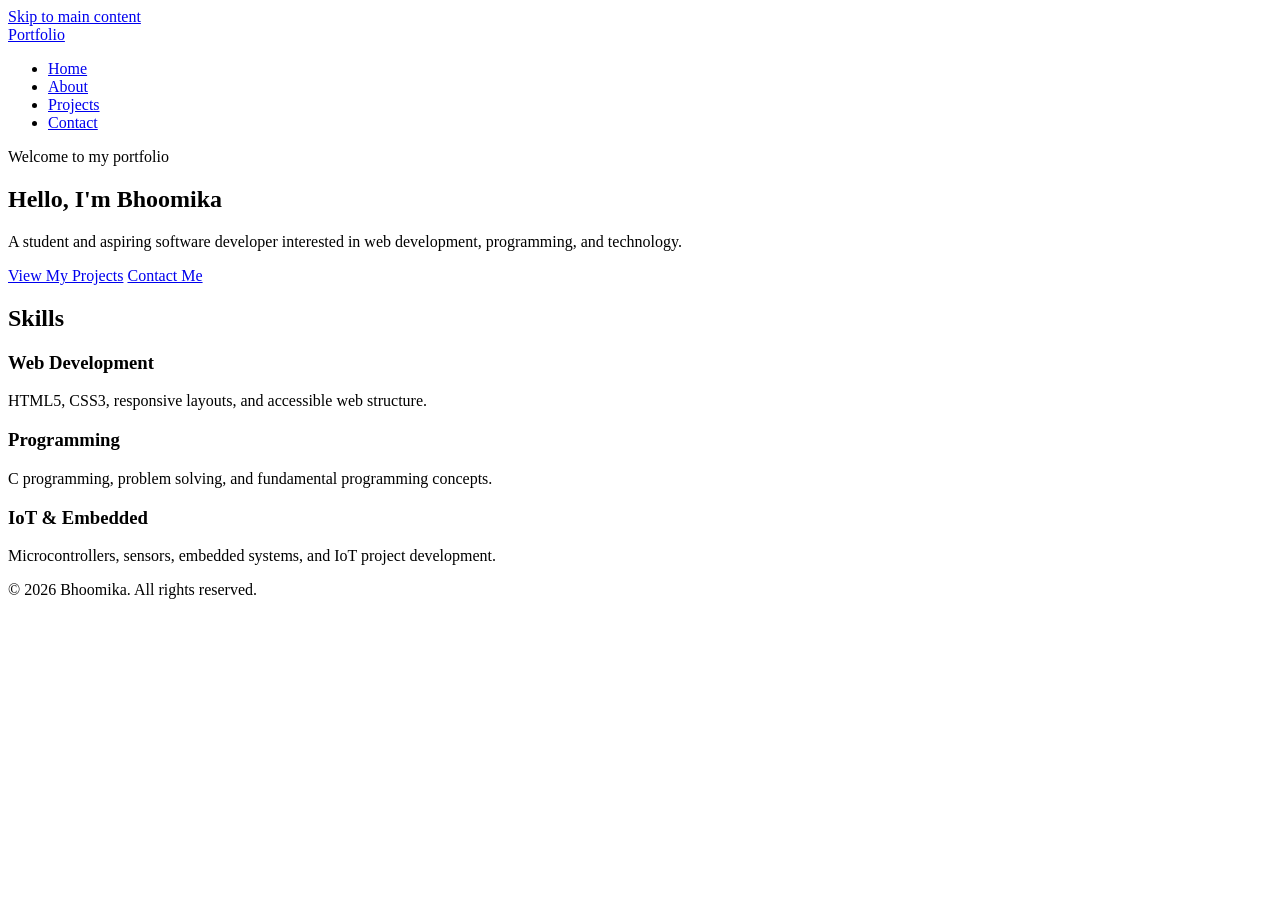
==== index.html @ 3f4f3287 "Add portfolio HTML files" ====
<!DOCTYPE html>
<html lang="en">
<head>
  <meta charset="UTF-8">
  <meta name="viewport" content="width=device-width, initial-scale=1.0">
  <meta name="description" content="Personal portfolio showcasing skills, projects, education, and contact information.">
  <meta name="author" content="Bhoomika">
  <meta name="robots" content="index, follow">
  <title>Bhoomika | Portfolio</title>
  <link rel="stylesheet" href="css/style.css">
</head>
<body>
  <a class="skip-link" href="#main-content">Skip to main content</a>

  <header class="site-header">
    <div class="container nav-wrap">
      <a class="logo" href="index.html" aria-label="Bhoomika home">Portfolio</a>
      <nav aria-label="Primary navigation">
        <ul class="nav-list">
          <li><a href="index.html" aria-current="page">Home</a></li>
          <li><a href="about.html">About</a></li>
          <li><a href="projects.html">Projects</a></li>
          <li><a href="contact.html">Contact</a></li>
        </ul>
      </nav>
    </div>
  </header>

  <main id="main-content">
    <section class="hero" aria-labelledby="hero-title">
      <div class="container hero-content">
        <p class="eyebrow">Welcome to my portfolio</p>
        <h1 id="hero-title">Hello, I'm <span>Bhoomika</span></h1>
        <p class="lead">A student and aspiring software developer interested in web development, programming, and technology.</p>
        <div class="button-group">
          <a class="button" href="projects.html">View My Projects</a>
          <a class="button button-secondary" href="contact.html">Contact Me</a>
        </div>
      </div>
    </section>

    <section class="section" aria-labelledby="skills-title">
      <div class="container">
        <h2 id="skills-title">Skills</h2>
        <div class="card-grid">
          <article class="card">
            <h3>Web Development</h3>
            <p>HTML5, CSS3, responsive layouts, and accessible web structure.</p>
          </article>
          <article class="card">
            <h3>Programming</h3>
            <p>C programming, problem solving, and fundamental programming concepts.</p>
          </article>
          <article class="card">
            <h3>IoT & Embedded</h3>
            <p>Microcontrollers, sensors, embedded systems, and IoT project development.</p>
          </article>
        </div>
      </div>
    </section>
  </main>

  <footer class="site-footer">
    <div class="container">
      <p>&copy; 2026 Bhoomika. All rights reserved.</p>
    </div>
  </footer>
</body>
</html>
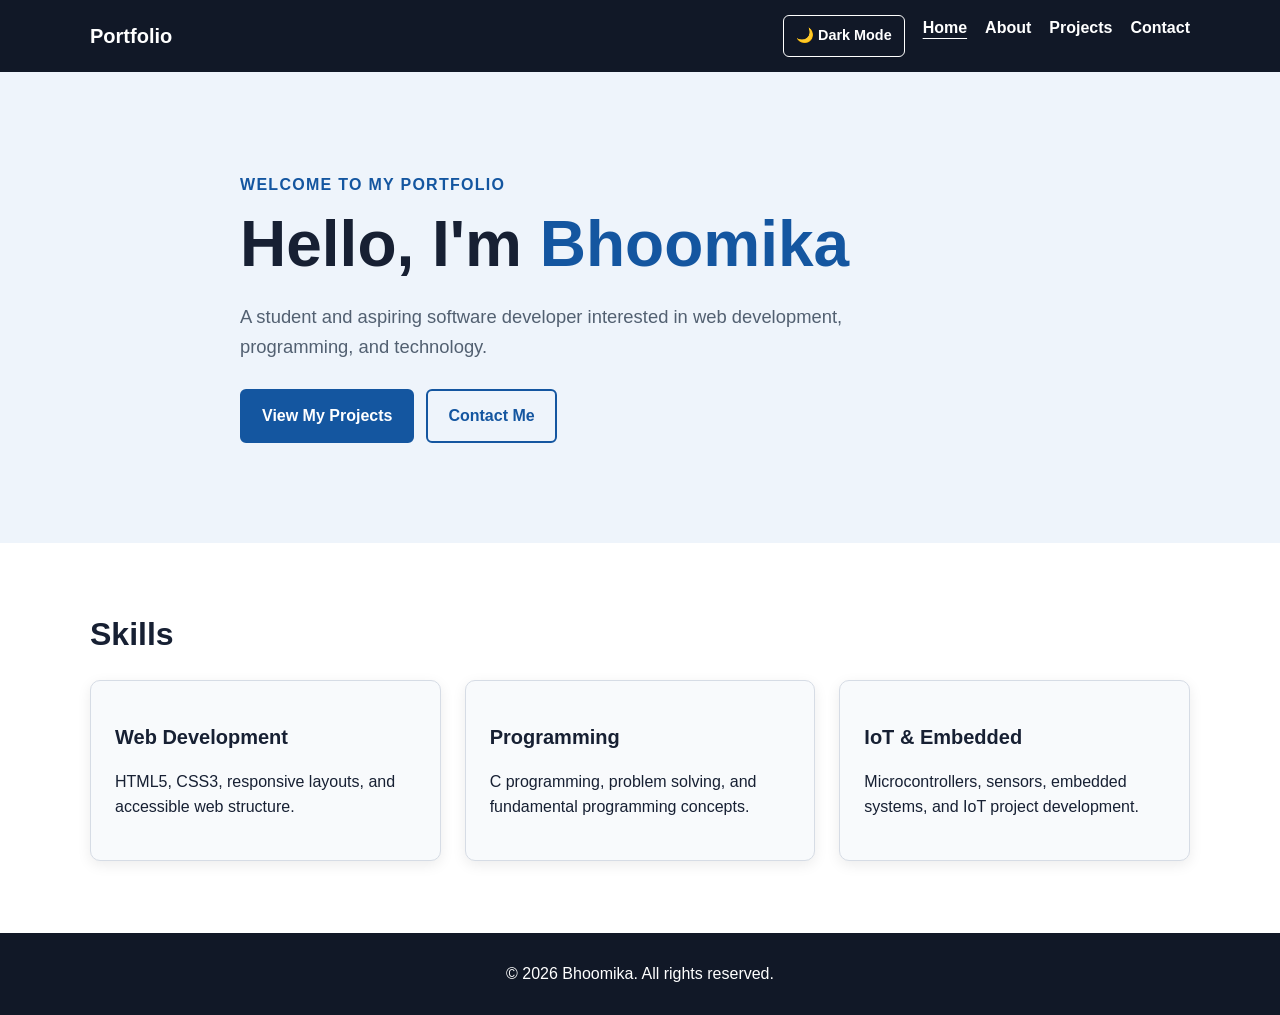
==== commit c4dce9c7: "Update index.html" ====
--- a/index.html
+++ b/index.html
@@ -17,6 +17,13 @@
       <a class="logo" href="index.html" aria-label="Bhoomika home">Portfolio</a>
       <nav aria-label="Primary navigation">
         <ul class="nav-list">
+           <button
+  class="theme-toggle"
+  type="button"
+  aria-label="Toggle dark mode"
+  aria-pressed="false">
+  🌙 Dark Mode
+</button>
           <li><a href="index.html" aria-current="page">Home</a></li>
           <li><a href="about.html">About</a></li>
           <li><a href="projects.html">Projects</a></li>
--- a/css/style.css
+++ b/css/style.css
@@ -0,0 +1,509 @@
+/* =========================
+   CSS VARIABLES
+   ========================= */
+
+:root {
+  --primary-color: #1456a0;
+  --primary-dark: #0d3f75;
+  --secondary-color: #111827;
+
+  --background-color: #ffffff;
+  --surface-color: #f8fafc;
+  --hero-color: #eef4fb;
+
+  --text-color: #172033;
+  --muted-text: #526071;
+  --border-color: #d6dce5;
+
+  --focus-color: #ffbf47;
+
+  --max-width: 1100px;
+
+  --space-xs: 0.5rem;
+  --space-sm: 1rem;
+  --space-md: 1.5rem;
+  --space-lg: 2rem;
+  --space-xl: 4rem;
+
+  --radius: 10px;
+  --shadow: 0 4px 14px rgba(0, 0, 0, 0.08);
+  --shadow-hover: 0 10px 25px rgba(0, 0, 0, 0.12);
+
+  --transition: 0.2s ease;
+}
+
+/* =========================
+   DARK THEME
+   ========================= */
+
+
+[data-theme="dark"] {
+  --primary-color: #60a5fa;
+  --primary-dark: #93c5fd;
+
+  --secondary-color: #020617;
+
+  --background-color: #0f172a;
+  --surface-color: #1e293b;
+  --hero-color: #172554;
+
+  --text-color: #f8fafc;
+  --muted-text: #cbd5e1;
+  --border-color: #475569;
+
+  --focus-color: #facc15;
+
+  --shadow: 0 4px 14px rgba(0, 0, 0, 0.3);
+  --shadow-hover: 0 10px 25px rgba(0, 0, 0, 0.4);
+}
+
+/* =========================
+   RESET
+   ========================= */
+
+* {
+  box-sizing: border-box;
+}
+
+html {
+  scroll-behavior: smooth;
+}
+
+body {
+  margin: 0;
+  font-family: Arial, Helvetica, sans-serif;
+  line-height: 1.6;
+  color: var(--text-color);
+  background: var(--background-color);
+}
+
+img {
+  max-width: 100%;
+  height: auto;
+}
+
+a {
+  color: var(--primary-color);
+}
+
+/* =========================
+   ACCESSIBILITY
+   ========================= */
+
+a:focus-visible,
+button:focus-visible,
+input:focus-visible,
+textarea:focus-visible {
+  outline: 3px solid var(--focus-color);
+  outline-offset: 3px;
+}
+
+.skip-link {
+  position: absolute;
+  left: -9999px;
+  top: 10px;
+  z-index: 1000;
+  padding: 10px 14px;
+  background: var(--secondary-color);
+  color: #ffffff;
+  text-decoration: none;
+}
+
+.skip-link:focus {
+  left: 10px;
+}
+
+/* =========================
+   LAYOUT
+   ========================= */
+
+.container {
+  width: min(92%, var(--max-width));
+  margin-inline: auto;
+}
+
+/* =========================
+   HEADER / NAVIGATION
+   ========================= */
+
+.site-header {
+  background: var(--secondary-color);
+  color: #ffffff;
+}
+
+.nav-wrap {
+  min-height: 72px;
+
+  display: flex;
+  flex-direction: column;
+  align-items: center;
+  justify-content: center;
+
+  gap: var(--space-sm);
+  padding: var(--space-sm) 0;
+}
+
+.logo {
+  color: #ffffff;
+  font-size: 1.25rem;
+  font-weight: 700;
+  text-decoration: none;
+}
+
+.nav-list {
+  display: flex;
+  flex-wrap: wrap;
+  justify-content: center;
+  gap: 12px 18px;
+
+  list-style: none;
+  margin: 0;
+  padding: 0;
+}
+
+.nav-list a {
+  color: #ffffff;
+  text-decoration: none;
+  font-weight: 600;
+}
+
+.nav-list a:hover,
+.nav-list a[aria-current="page"] {
+  text-decoration: underline;
+  text-underline-offset: 5px;
+}
+.theme-toggle {
+  border: 1px solid #ffffff;
+  border-radius: 6px;
+  padding: 8px 12px;
+
+  background: transparent;
+  color: #ffffff;
+
+  font: inherit;
+  font-size: 0.9rem;
+  font-weight: 700;
+
+  cursor: pointer;
+
+  transition:
+    background-color var(--transition),
+    color var(--transition),
+    transform var(--transition);
+}
+
+.theme-toggle:hover {
+  background: #ffffff;
+  color: var(--secondary-color);
+  transform: translateY(-2px);
+}
+
+/* =========================
+   HERO
+   ========================= */
+
+.hero {
+  padding: 70px 0;
+  background: var(--hero-color);
+}
+
+.hero-content {
+  max-width: 800px;
+}
+
+.eyebrow {
+  margin: 0 0 8px;
+  font-weight: 700;
+  color: var(--primary-color);
+  text-transform: uppercase;
+  letter-spacing: 0.08em;
+}
+
+h1,
+h2,
+h3 {
+  line-height: 1.2;
+}
+
+h1 {
+  font-size: clamp(2.2rem, 6vw, 4rem);
+  margin: 0 0 20px;
+}
+
+h1 span {
+  color: var(--primary-color);
+}
+
+h2 {
+  font-size: clamp(1.7rem, 4vw, 2rem);
+  margin-top: 0;
+}
+
+h3 {
+  font-size: 1.25rem;
+}
+
+.lead {
+  max-width: 720px;
+  font-size: 1.15rem;
+  color: var(--muted-text);
+}
+
+/* =========================
+   BUTTONS
+   ========================= */
+
+.button-group {
+  display: flex;
+  flex-wrap: wrap;
+  gap: 12px;
+  margin-top: 28px;
+}
+
+.button {
+  display: inline-block;
+
+  border: 2px solid var(--primary-color);
+  border-radius: 6px;
+
+  padding: 12px 20px;
+
+  background: var(--primary-color);
+  color: #ffffff;
+
+  font: inherit;
+  font-weight: 700;
+  text-decoration: none;
+
+  cursor: pointer;
+
+  transition:
+    background-color var(--transition),
+    border-color var(--transition),
+    transform var(--transition);
+}
+
+.button:hover {
+  background: var(--primary-dark);
+  border-color: var(--primary-dark);
+  transform: translateY(-2px);
+}
+
+.button-secondary {
+  background: transparent;
+  color: var(--primary-color);
+}
+
+/* =========================
+   SECTIONS
+   ========================= */
+
+.section {
+  padding: 52px 0;
+}
+
+.page-header {
+  padding: 60px 0 40px;
+  background: var(--hero-color);
+}
+
+/* =========================
+   CSS GRID
+   ========================= */
+
+.card-grid {
+  display: grid;
+  grid-template-columns: 1fr;
+  gap: var(--space-md);
+}
+
+.two-column {
+  display: grid;
+  grid-template-columns: 1fr;
+  gap: var(--space-lg);
+}
+
+/* =========================
+   CARDS
+   ========================= */
+
+.card {
+  padding: var(--space-md);
+
+  border: 1px solid var(--border-color);
+  border-radius: var(--radius);
+
+  background: var(--surface-color);
+
+  box-shadow: var(--shadow);
+
+  transition:
+    transform var(--transition),
+    box-shadow var(--transition);
+}
+
+.card:hover {
+  transform: translateY(-4px);
+  box-shadow: var(--shadow-hover);
+}
+
+/* =========================
+   TAGS / LISTS
+   ========================= */
+
+.check-list {
+  padding-left: 22px;
+}
+
+.check-list li {
+  margin-bottom: 10px;
+}
+
+.tag {
+  display: inline-block;
+
+  margin-bottom: 8px;
+  padding: 4px 9px;
+
+  border-radius: 4px;
+
+  background: var(--hero-color);
+  color: var(--primary-color);
+
+  font-size: 0.85rem;
+  font-weight: 700;
+}
+
+/* =========================
+   FORM
+   ========================= */
+
+.form-container {
+  max-width: 760px;
+}
+
+form {
+  padding: var(--space-md);
+
+  border: 1px solid var(--border-color);
+  border-radius: var(--radius);
+
+  background: var(--surface-color);
+
+  box-shadow: var(--shadow);
+}
+
+.form-group {
+  margin-bottom: 20px;
+}
+
+label {
+  display: block;
+  margin-bottom: 7px;
+  font-weight: 700;
+}
+
+input,
+textarea {
+  width: 100%;
+
+  padding: 12px;
+
+  border: 2px solid #9aa5b1;
+  border-radius: 6px;
+
+  font: inherit;
+
+  color: var(--text-color);
+  background: var(--background-color);
+}
+
+textarea {
+  resize: vertical;
+}
+
+/* =========================
+   FOOTER
+   ========================= */
+
+.site-footer {
+  padding: 28px 0;
+
+  background: var(--secondary-color);
+  color: #ffffff;
+
+  text-align: center;
+}
+
+.site-footer p {
+  margin: 0;
+}
+
+/* =========================
+   TABLET
+   ========================= */
+
+@media (min-width: 768px) {
+
+  .nav-wrap {
+    flex-direction: row;
+    justify-content: space-between;
+    padding: 0;
+  }
+
+  .hero {
+    padding: 90px 0;
+  }
+
+  .section {
+    padding: 65px 0;
+  }
+
+  .card-grid {
+    grid-template-columns: repeat(2, 1fr);
+  }
+
+  .two-column {
+    grid-template-columns: 2fr 1fr;
+  }
+
+  form {
+    padding: var(--space-lg);
+  }
+}
+
+/* =========================
+   DESKTOP
+   ========================= */
+
+@media (min-width: 1024px) {
+
+  .card-grid {
+    grid-template-columns: repeat(3, 1fr);
+  }
+
+  .hero {
+    padding: 100px 0;
+  }
+
+  .section {
+    padding: 72px 0;
+  }
+}
+
+/* =========================
+   REDUCED MOTION
+   ========================= */
+
+@media (prefers-reduced-motion: reduce) {
+
+  html {
+    scroll-behavior: auto;
+  }
+
+  *,
+  *::before,
+  *::after {
+    transition: none !important;
+  }
+}
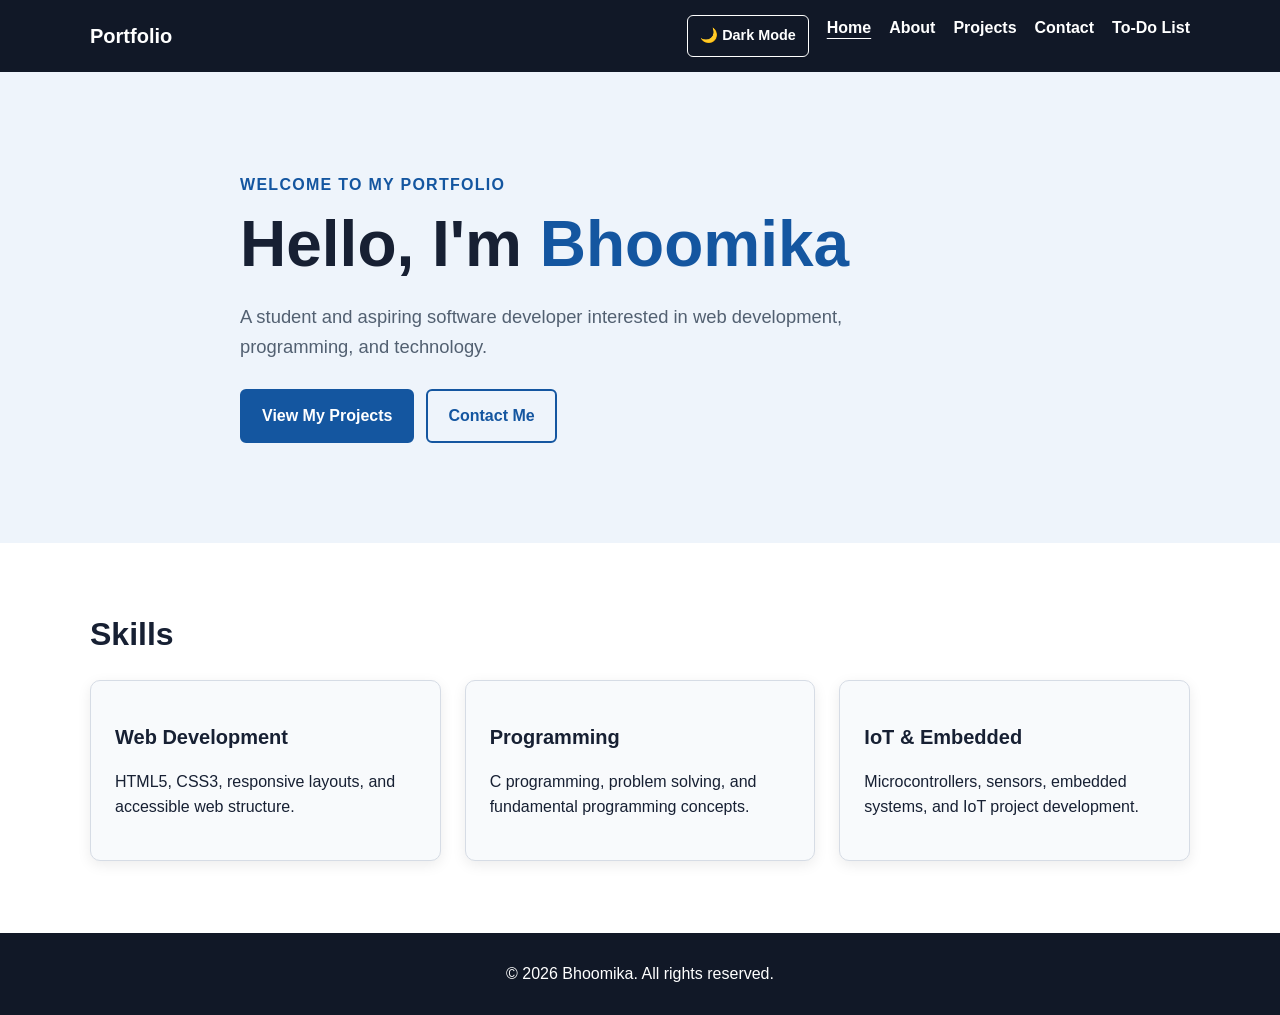
==== commit a3da9fdb: "Add To-Do List navigation link" ====
--- a/index.html
+++ b/index.html
@@ -28,6 +28,7 @@
           <li><a href="about.html">About</a></li>
           <li><a href="projects.html">Projects</a></li>
           <li><a href="contact.html">Contact</a></li>
+          <li><a href="todo.html">To-Do List</a></li>
         </ul>
       </nav>
     </div>
@@ -72,5 +73,6 @@
       <p>&copy; 2026 Bhoomika. All rights reserved.</p>
     </div>
   </footer>
+  <script src="js/theme.js"></script>
 </body>
 </html>
